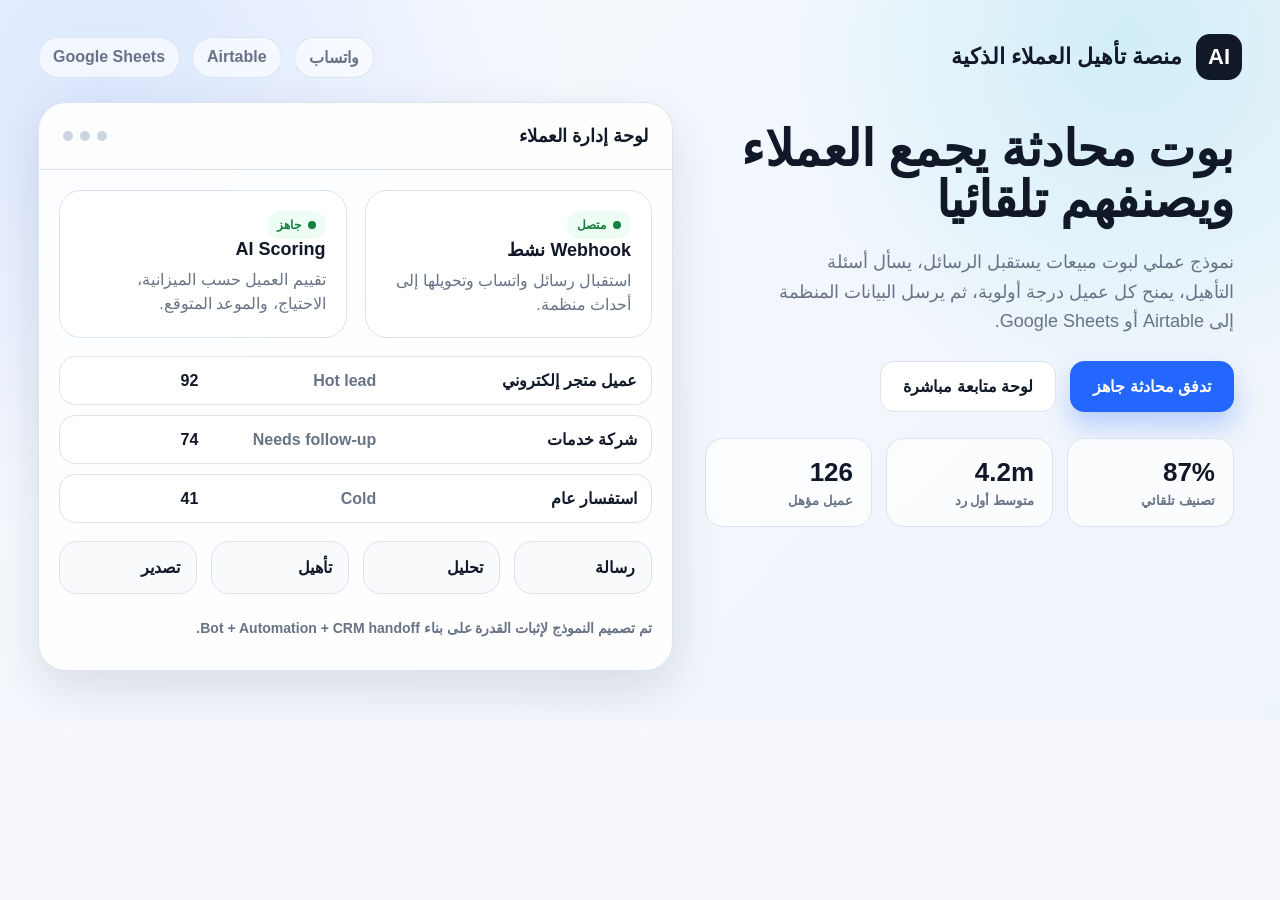
==== ai-leads-dashboard.html @ c8183d87 "Add public Mostaql automation portfolio demos" ====
<!doctype html>
<html lang="ar" dir="rtl">
<head>
  <meta charset="utf-8">
  <meta name="viewport" content="width=device-width, initial-scale=1">
  <title>AI Lead Qualification Dashboard</title>
  <link rel="stylesheet" href="./shared.css">
</head>
<body>
  <main class="frame rtl">
    <header class="topbar">
      <div class="brand"><div class="mark">AI</div><span>منصة تأهيل العملاء الذكية</span></div>
      <nav class="nav"><span>واتساب</span><span>Airtable</span><span>Google Sheets</span></nav>
    </header>
    <section class="hero">
      <div class="copy">
        <h1>بوت محادثة يجمع العملاء ويصنفهم تلقائيا</h1>
        <p>نموذج عملي لبوت مبيعات يستقبل الرسائل، يسأل أسئلة التأهيل، يمنح كل عميل درجة أولوية، ثم يرسل البيانات المنظمة إلى Airtable أو Google Sheets.</p>
        <div class="actions">
          <div class="button primary">تدفق محادثة جاهز</div>
          <div class="button">لوحة متابعة مباشرة</div>
        </div>
        <div class="metrics">
          <div class="metric"><strong>87%</strong><span>تصنيف تلقائي</span></div>
          <div class="metric"><strong>4.2m</strong><span>متوسط أول رد</span></div>
          <div class="metric"><strong>126</strong><span>عميل مؤهل</span></div>
        </div>
      </div>
      <div class="panel">
        <div class="panel-head"><div class="panel-title">لوحة إدارة العملاء</div><div class="dots"><i></i><i></i><i></i></div></div>
        <div class="panel-body">
          <div class="grid-2">
            <div class="card"><span class="status">متصل</span><h3>Webhook نشط</h3><p>استقبال رسائل واتساب وتحويلها إلى أحداث منظمة.</p></div>
            <div class="card"><span class="status">جاهز</span><h3>AI Scoring</h3><p>تقييم العميل حسب الميزانية، الاحتياج، والموعد المتوقع.</p></div>
          </div>
          <div class="table" style="margin-top:18px">
            <div class="row"><strong>عميل متجر إلكتروني</strong><span>Hot lead</span><b>92</b></div>
            <div class="row"><strong>شركة خدمات</strong><span>Needs follow-up</span><b>74</b></div>
            <div class="row"><strong>استفسار عام</strong><span>Cold</span><b>41</b></div>
          </div>
          <div class="flow">
            <div>رسالة</div><div>تحليل</div><div>تأهيل</div><div>تصدير</div>
          </div>
          <p class="footer-note">تم تصميم النموذج لإثبات القدرة على بناء Bot + Automation + CRM handoff.</p>
        </div>
      </div>
    </section>
  </main>
</body>
</html>
---- shared.css ----
:root {
  --bg: #f6f8fb;
  --ink: #111827;
  --muted: #687386;
  --line: #dbe3ee;
  --panel: #ffffff;
  --blue: #2367ff;
  --cyan: #13b8d6;
  --green: #16a34a;
  --orange: #f97316;
  --shadow: 0 18px 50px rgba(15, 23, 42, 0.12);
}

* {
  box-sizing: border-box;
}

body {
  margin: 0;
  min-height: 100vh;
  background: var(--bg);
  color: var(--ink);
  font-family: "Inter", "Segoe UI", Tahoma, Arial, sans-serif;
  overflow-x: hidden;
  overflow-y: auto;
}

.frame {
  width: min(1280px, 100%);
  min-height: 720px;
  margin: 0 auto;
  padding: 34px 38px;
  background:
    radial-gradient(circle at 8% 12%, rgba(35, 103, 255, 0.13), transparent 34%),
    radial-gradient(circle at 88% 5%, rgba(19, 184, 214, 0.15), transparent 28%),
    linear-gradient(135deg, #f8fbff 0%, #eef4fb 100%);
}

.topbar {
  display: flex;
  align-items: center;
  justify-content: space-between;
  margin-bottom: 22px;
}

.brand {
  display: flex;
  gap: 14px;
  align-items: center;
  font-weight: 800;
  font-size: 22px;
}

.mark {
  display: grid;
  width: 46px;
  height: 46px;
  place-items: center;
  border-radius: 14px;
  background: #111827;
  color: #fff;
  font-weight: 900;
}

.nav {
  display: flex;
  gap: 12px;
  color: var(--muted);
  font-weight: 650;
}

.nav span {
  padding: 10px 14px;
  border: 1px solid rgba(219, 227, 238, 0.9);
  border-radius: 999px;
  background: rgba(255, 255, 255, 0.6);
}

.hero {
  display: grid;
  grid-template-columns: 0.92fr 1.08fr;
  gap: 28px;
  align-items: stretch;
}

.copy {
  padding: 22px 8px 0 4px;
}

.copy h1 {
  margin: 0;
  font-size: 50px;
  line-height: 1.02;
  letter-spacing: -0.5px;
}

.copy p {
  width: 88%;
  margin: 22px 0 0;
  color: var(--muted);
  font-size: 18px;
  line-height: 1.65;
}

.actions {
  display: flex;
  gap: 14px;
  margin-top: 24px;
}

.button {
  padding: 15px 22px;
  border-radius: 14px;
  font-weight: 800;
  border: 1px solid var(--line);
  background: #fff;
}

.button.primary {
  background: var(--blue);
  color: #fff;
  border-color: var(--blue);
  box-shadow: 0 14px 26px rgba(35, 103, 255, 0.28);
}

.metrics {
  display: grid;
  grid-template-columns: repeat(3, 1fr);
  gap: 14px;
  margin-top: 26px;
}

.metric {
  padding: 18px;
  border: 1px solid var(--line);
  border-radius: 18px;
  background: rgba(255, 255, 255, 0.72);
}

.metric strong {
  display: block;
  font-size: 26px;
}

.metric span {
  display: block;
  margin-top: 5px;
  color: var(--muted);
  font-size: 13px;
  font-weight: 700;
}

.panel {
  border: 1px solid var(--line);
  border-radius: 28px;
  background: rgba(255, 255, 255, 0.92);
  box-shadow: var(--shadow);
  overflow: hidden;
}

.panel-head {
  display: flex;
  align-items: center;
  justify-content: space-between;
  padding: 22px 24px;
  border-bottom: 1px solid var(--line);
}

.panel-title {
  font-size: 18px;
  font-weight: 850;
}

.dots {
  display: flex;
  gap: 7px;
}

.dots i {
  width: 10px;
  height: 10px;
  border-radius: 50%;
  background: #cbd5e1;
}

.panel-body {
  padding: 20px;
}

.grid-2 {
  display: grid;
  grid-template-columns: 1fr 1fr;
  gap: 18px;
}

.card {
  border: 1px solid var(--line);
  border-radius: 22px;
  background: #fff;
  padding: 20px;
}

.card h3 {
  margin: 0 0 8px;
  font-size: 18px;
}

.card p {
  margin: 0;
  color: var(--muted);
  line-height: 1.5;
}

.status {
  display: inline-flex;
  align-items: center;
  gap: 7px;
  padding: 7px 10px;
  border-radius: 999px;
  background: #eefdf4;
  color: #15803d;
  font-weight: 800;
  font-size: 12px;
}

.status::before {
  content: "";
  width: 8px;
  height: 8px;
  border-radius: 50%;
  background: currentColor;
}

.table {
  display: grid;
  gap: 10px;
}

.row {
  display: grid;
  grid-template-columns: 1.2fr 0.8fr 0.6fr;
  gap: 12px;
  align-items: center;
  padding: 14px;
  border: 1px solid var(--line);
  border-radius: 16px;
  background: #fff;
  font-weight: 700;
}

.row span {
  color: var(--muted);
  font-weight: 650;
}

.phone {
  width: 260px;
  min-height: 510px;
  margin: 0 auto;
  padding: 18px;
  border-radius: 42px;
  background: #0f172a;
  box-shadow: 0 24px 48px rgba(15, 23, 42, 0.25);
}

.screen {
  height: 472px;
  border-radius: 30px;
  background: #fff;
  overflow: hidden;
}

.product-art {
  height: 145px;
  border-radius: 22px;
  background:
    linear-gradient(135deg, rgba(17, 24, 39, 0.05), rgba(35, 103, 255, 0.12)),
    radial-gradient(circle at 58% 43%, #d7dde8 0 16px, #111827 17px 28px, transparent 29px),
    radial-gradient(circle at 50% 43%, #f8fafc 0 42px, #111827 43px 48px, transparent 49px),
    linear-gradient(90deg, transparent 0 41%, #111827 42% 47%, transparent 48% 52%, #111827 53% 58%, transparent 59%);
}

.bars {
  display: flex;
  align-items: end;
  gap: 14px;
  height: 118px;
}

.bars div {
  flex: 1;
  border-radius: 12px 12px 4px 4px;
  background: linear-gradient(180deg, var(--blue), var(--cyan));
}

.flow {
  display: grid;
  grid-template-columns: repeat(4, 1fr);
  gap: 14px;
  margin-top: 18px;
}

.flow div {
  padding: 16px;
  border-radius: 18px;
  background: #f8fafc;
  border: 1px solid var(--line);
  font-weight: 800;
}

.rtl {
  direction: rtl;
  text-align: right;
  font-family: "Noto Kufi Arabic", "Segoe UI", Tahoma, Arial, sans-serif;
}

.footer-note {
  margin-top: 26px;
  color: var(--muted);
  font-size: 14px;
  font-weight: 700;
}

.hub {
  width: min(1180px, calc(100% - 32px));
  min-height: auto;
  padding: 34px 0 56px;
  background: none;
}

.hub-hero {
  display: grid;
  grid-template-columns: 1fr auto;
  gap: 28px;
  align-items: end;
  padding: 36px;
  border: 1px solid var(--line);
  border-radius: 28px;
  background:
    radial-gradient(circle at 12% 18%, rgba(35, 103, 255, 0.14), transparent 34%),
    linear-gradient(135deg, #ffffff 0%, #eef5ff 100%);
  box-shadow: var(--shadow);
}

.hub-hero h1 {
  margin: 0;
  font-size: 44px;
  line-height: 1.12;
}

.hub-hero p {
  max-width: 760px;
  margin: 18px 0 0;
  color: var(--muted);
  font-size: 18px;
  line-height: 1.75;
}

.hub-meta {
  display: grid;
  gap: 10px;
  min-width: 230px;
}

.hub-meta span {
  padding: 12px 14px;
  border: 1px solid var(--line);
  border-radius: 14px;
  background: rgba(255, 255, 255, 0.72);
  font-weight: 800;
}

.demo-grid {
  display: grid;
  grid-template-columns: repeat(2, minmax(0, 1fr));
  gap: 18px;
  margin-top: 22px;
}

.demo-card {
  display: flex;
  min-height: 280px;
  flex-direction: column;
  justify-content: space-between;
  padding: 24px;
  border: 1px solid var(--line);
  border-radius: 24px;
  background: rgba(255, 255, 255, 0.92);
  box-shadow: 0 14px 32px rgba(15, 23, 42, 0.08);
}

.demo-card h2 {
  margin: 0;
  font-size: 24px;
  line-height: 1.35;
}

.demo-card p {
  margin: 12px 0 0;
  color: var(--muted);
  line-height: 1.75;
}

.demo-card ul {
  display: grid;
  gap: 8px;
  margin: 16px 0 0;
  padding: 0 20px 0 0;
  color: #334155;
  line-height: 1.6;
}

.demo-actions {
  display: flex;
  flex-wrap: wrap;
  gap: 10px;
  margin-top: 22px;
}

.demo-actions a {
  display: inline-flex;
  align-items: center;
  justify-content: center;
  min-height: 42px;
  padding: 10px 14px;
  border: 1px solid var(--line);
  border-radius: 12px;
  background: #fff;
  color: var(--ink);
  font-weight: 850;
  text-decoration: none;
}

.demo-actions a:first-child {
  background: var(--blue);
  border-color: var(--blue);
  color: #fff;
}

@media (max-width: 900px) {
  .frame {
    min-height: auto;
    padding: 22px 18px;
  }

  .topbar,
  .hub-hero {
    grid-template-columns: 1fr;
  }

  .topbar {
    align-items: flex-start;
    gap: 16px;
  }

  .nav {
    flex-wrap: wrap;
  }

  .hero,
  .demo-grid {
    grid-template-columns: 1fr;
  }

  .copy h1,
  .hub-hero h1 {
    font-size: 34px;
    letter-spacing: 0;
  }

  .copy p {
    width: 100%;
  }

  .metrics,
  .grid-2,
  .flow {
    grid-template-columns: 1fr;
  }

  .row {
    grid-template-columns: 1fr;
  }

  .panel {
    border-radius: 22px;
  }
}
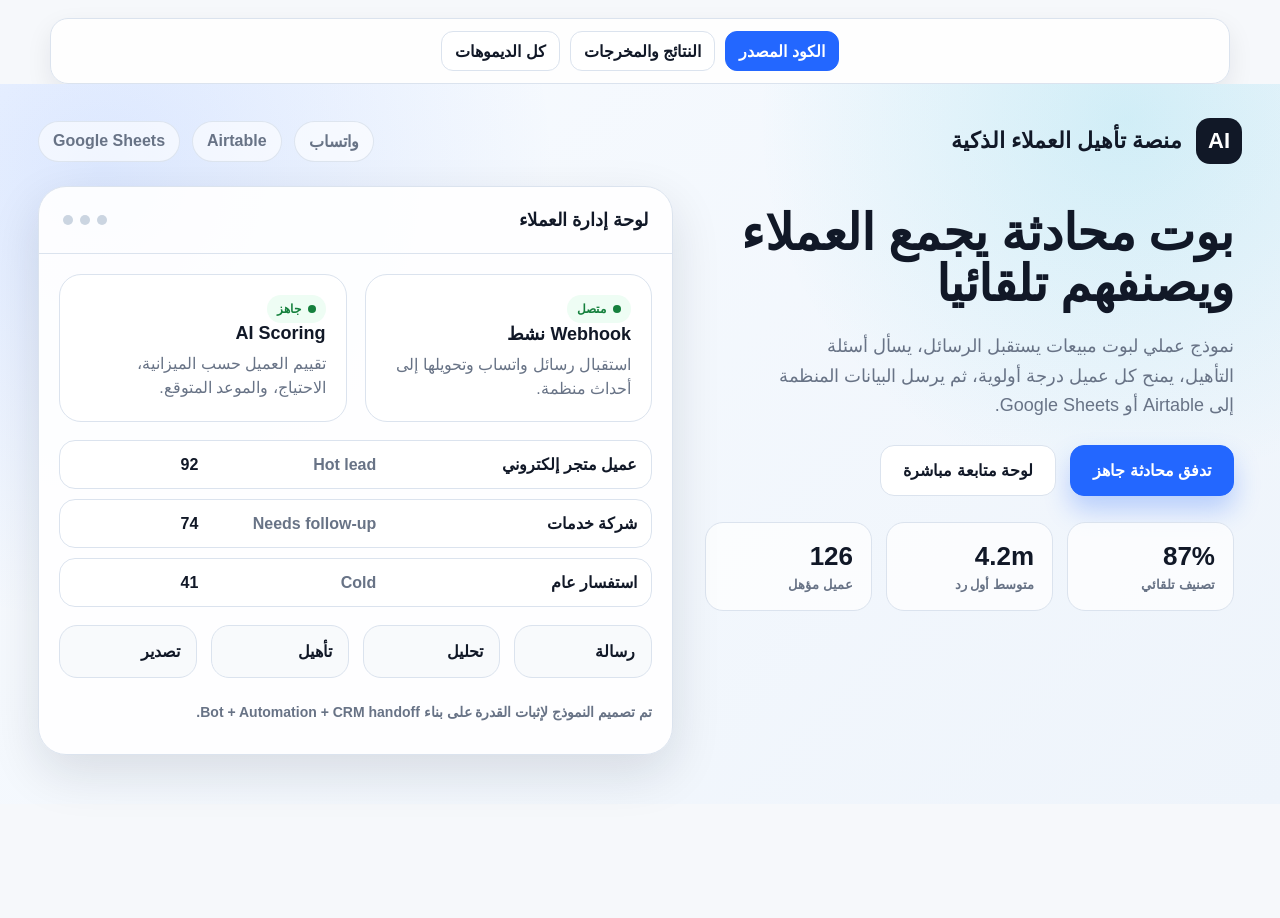
==== commit 22316714: "Show proof links inside demo pages" ====
--- a/ai-leads-dashboard.html
+++ b/ai-leads-dashboard.html
@@ -5,6 +5,7 @@
   <meta name="viewport" content="width=device-width, initial-scale=1">
   <title>AI Lead Qualification Dashboard</title>
   <link rel="stylesheet" href="./shared.css">
+  <script src="./proof-links.js" defer></script>
 </head>
 <body>
   <main class="frame rtl">
--- a/shared.css
+++ b/shared.css
@@ -43,6 +43,40 @@
   margin-bottom: 22px;
 }
 
+.proof-strip {
+  display: flex;
+  width: min(1180px, calc(100% - 32px));
+  margin: 18px auto 0;
+  padding: 12px;
+  gap: 10px;
+  justify-content: center;
+  flex-wrap: wrap;
+  border: 1px solid var(--line);
+  border-radius: 18px;
+  background: rgba(255, 255, 255, 0.86);
+  box-shadow: 0 10px 26px rgba(15, 23, 42, 0.08);
+}
+
+.proof-strip a {
+  display: inline-flex;
+  align-items: center;
+  justify-content: center;
+  min-height: 40px;
+  padding: 9px 13px;
+  border: 1px solid var(--line);
+  border-radius: 12px;
+  background: #fff;
+  color: var(--ink);
+  font-weight: 850;
+  text-decoration: none;
+}
+
+.proof-strip a:first-child {
+  background: var(--blue);
+  border-color: var(--blue);
+  color: #fff;
+}
+
 .brand {
   display: flex;
   gap: 14px;
@@ -453,6 +487,14 @@
     gap: 16px;
   }
 
+  .proof-strip {
+    justify-content: stretch;
+  }
+
+  .proof-strip a {
+    flex: 1 1 140px;
+  }
+
   .nav {
     flex-wrap: wrap;
   }
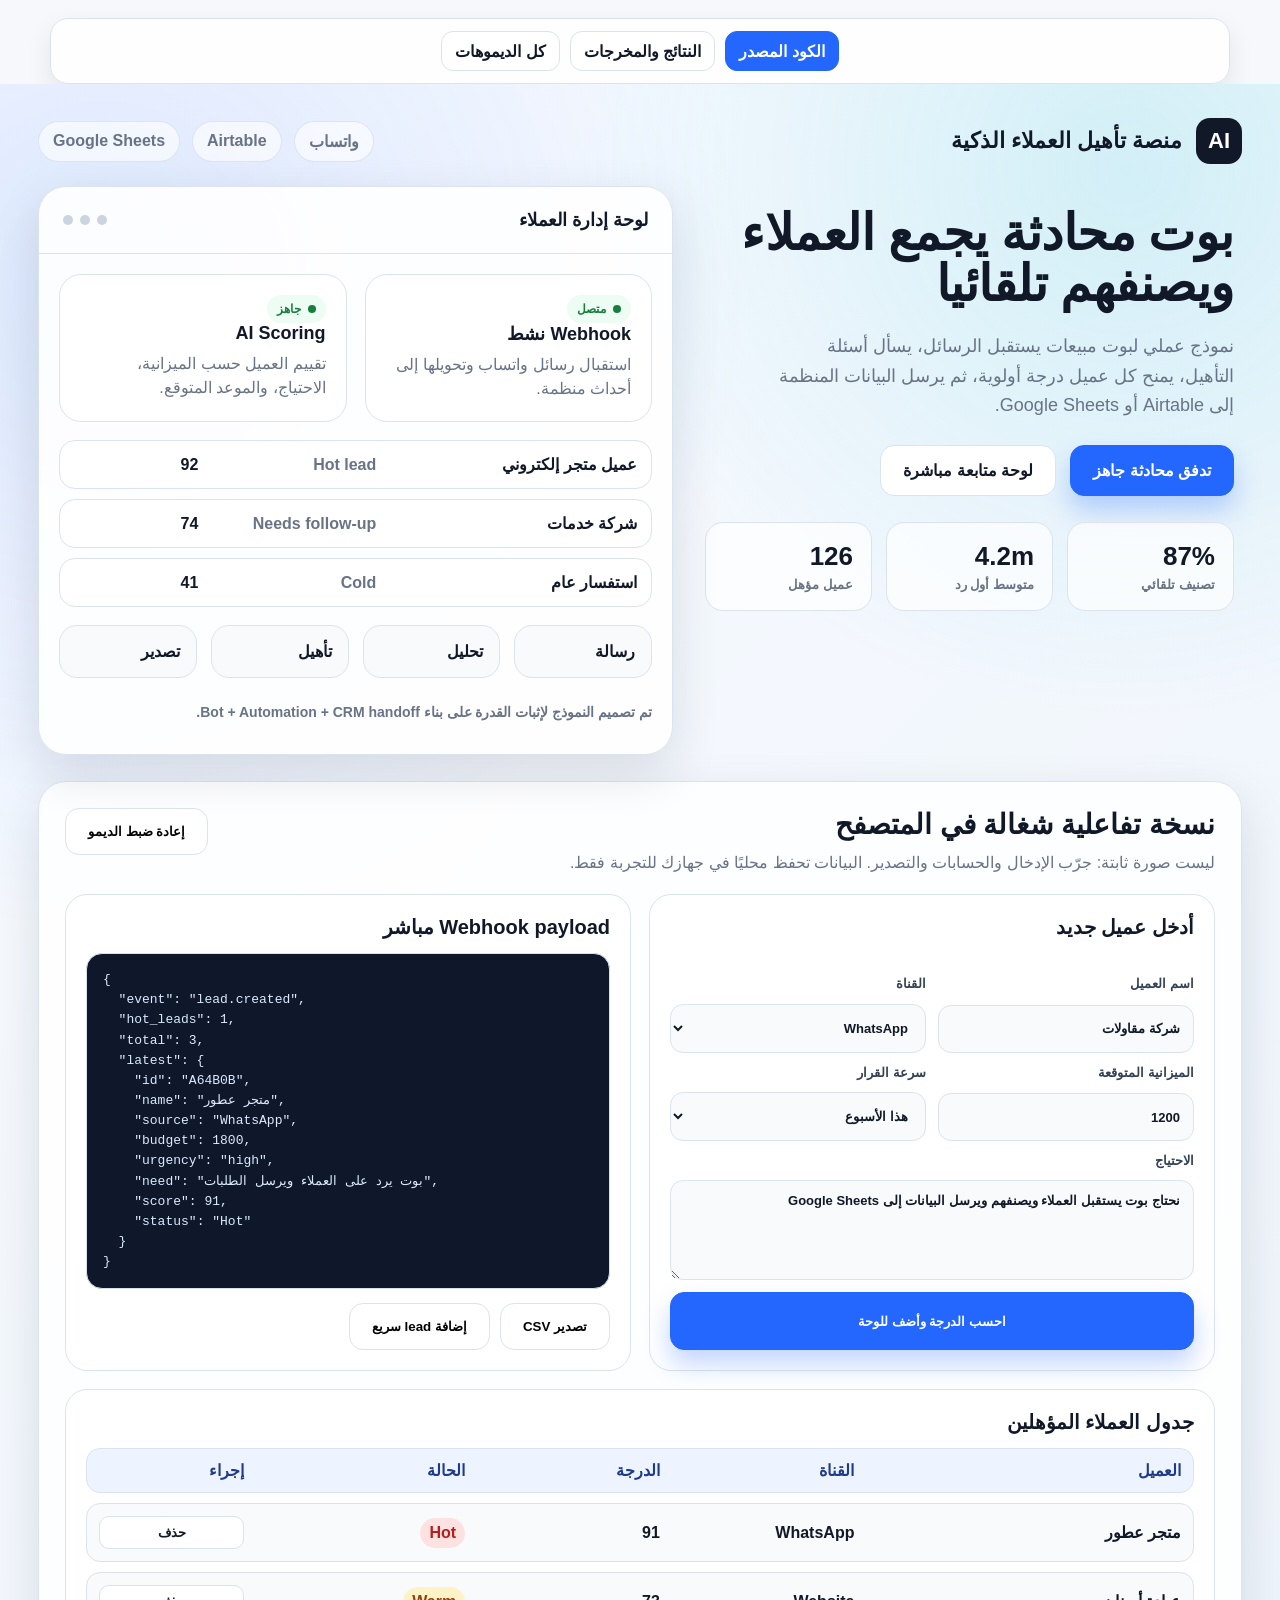
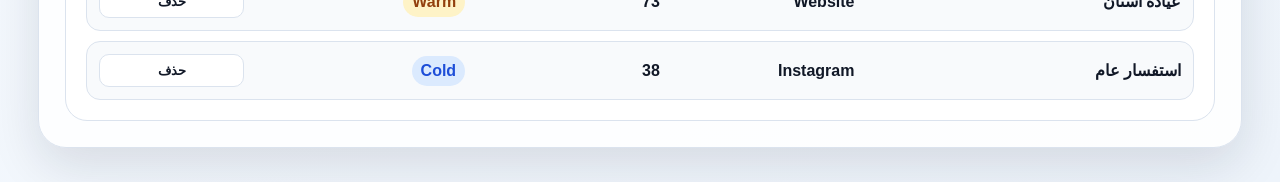
==== commit 06aae4d4: "Make portfolio demos interactive" ====
--- a/ai-leads-dashboard.html
+++ b/ai-leads-dashboard.html
@@ -4,8 +4,10 @@
   <meta charset="utf-8">
   <meta name="viewport" content="width=device-width, initial-scale=1">
   <title>AI Lead Qualification Dashboard</title>
+  <link rel="icon" href="./favicon.svg" type="image/svg+xml">
   <link rel="stylesheet" href="./shared.css">
   <script src="./proof-links.js" defer></script>
+  <script src="./portfolio-app.js" defer></script>
 </head>
 <body>
   <main class="frame rtl">
--- a/shared.css
+++ b/shared.css
@@ -471,6 +471,219 @@
   color: #fff;
 }
 
+.workspace {
+  margin-top: 26px;
+  padding: 26px;
+  border: 1px solid var(--line);
+  border-radius: 28px;
+  background: rgba(255, 255, 255, 0.88);
+  box-shadow: var(--shadow);
+}
+
+.workspace-head {
+  display: flex;
+  align-items: start;
+  justify-content: space-between;
+  gap: 18px;
+  margin-bottom: 18px;
+}
+
+.workspace-head h2 {
+  margin: 0;
+  font-size: 28px;
+}
+
+.workspace-head p {
+  margin: 8px 0 0;
+  color: var(--muted);
+  line-height: 1.7;
+}
+
+.tool-grid {
+  display: grid;
+  grid-template-columns: repeat(2, minmax(0, 1fr));
+  gap: 18px;
+  margin-bottom: 18px;
+}
+
+.tool-card {
+  padding: 20px;
+  border: 1px solid var(--line);
+  border-radius: 22px;
+  background: #fff;
+}
+
+.tool-card h3 {
+  margin: 0 0 14px;
+  font-size: 20px;
+}
+
+.form-grid {
+  display: grid;
+  grid-template-columns: repeat(2, minmax(0, 1fr));
+  gap: 12px;
+}
+
+.form-grid h3,
+.form-grid .span-2 {
+  grid-column: 1 / -1;
+}
+
+label {
+  display: grid;
+  gap: 7px;
+  color: #334155;
+  font-size: 13px;
+  font-weight: 850;
+}
+
+input,
+select,
+textarea {
+  width: 100%;
+  border: 1px solid var(--line);
+  border-radius: 13px;
+  background: #f8fafc;
+  color: var(--ink);
+  padding: 12px 13px;
+  font: inherit;
+  font-weight: 650;
+}
+
+textarea {
+  min-height: 94px;
+  resize: vertical;
+}
+
+button,
+.button {
+  cursor: pointer;
+}
+
+button:disabled {
+  cursor: not-allowed;
+  opacity: 0.55;
+}
+
+.toolbar {
+  display: flex;
+  flex-wrap: wrap;
+  gap: 10px;
+  margin-top: 14px;
+}
+
+.console {
+  min-height: 176px;
+  max-height: 340px;
+  overflow: auto;
+  margin: 0;
+  padding: 16px;
+  direction: ltr;
+  text-align: left;
+  border: 1px solid #d7e0ec;
+  border-radius: 16px;
+  background: #0f172a;
+  color: #dbeafe;
+  font-family: "Cascadia Mono", "SFMono-Regular", Consolas, monospace;
+  font-size: 13px;
+  line-height: 1.55;
+  white-space: pre-wrap;
+}
+
+.mini-table {
+  display: grid;
+  gap: 10px;
+}
+
+.mini-row {
+  display: grid;
+  grid-template-columns: 1.2fr 0.7fr 0.7fr 0.8fr 0.55fr;
+  gap: 10px;
+  align-items: center;
+  padding: 12px;
+  border: 1px solid var(--line);
+  border-radius: 14px;
+  background: #f8fafc;
+  font-weight: 750;
+}
+
+.mini-row.mini-head {
+  background: #eef4ff;
+  color: #1e3a8a;
+}
+
+.mini-row small {
+  display: block;
+  margin-top: 3px;
+  color: var(--muted);
+}
+
+.mini-btn {
+  border: 1px solid var(--line);
+  border-radius: 10px;
+  background: #fff;
+  padding: 8px 10px;
+  color: var(--ink);
+  font-weight: 850;
+}
+
+.pill {
+  display: inline-flex;
+  width: fit-content;
+  padding: 6px 9px;
+  border-radius: 999px;
+  background: #e2e8f0;
+  color: #334155;
+  font-weight: 900;
+}
+
+.pill.hot {
+  background: #fee2e2;
+  color: #b91c1c;
+}
+
+.pill.warm {
+  background: #fef3c7;
+  color: #92400e;
+}
+
+.pill.cold {
+  background: #dbeafe;
+  color: #1d4ed8;
+}
+
+.product-grid {
+  display: grid;
+  grid-template-columns: repeat(3, minmax(0, 1fr));
+  gap: 14px;
+}
+
+.product-card {
+  padding: 16px;
+  border: 1px solid var(--line);
+  border-radius: 18px;
+  background: #f8fafc;
+}
+
+.product-card h4 {
+  margin: 12px 0 6px;
+  font-size: 18px;
+}
+
+.product-card p {
+  margin: 0 0 12px;
+  color: var(--muted);
+  font-weight: 750;
+}
+
+.watch-face {
+  height: 112px;
+  border-radius: 18px;
+  background:
+    radial-gradient(circle at 50% 50%, #f8fafc 0 30px, #111827 31px 36px, transparent 37px),
+    linear-gradient(135deg, rgba(35, 103, 255, 0.16), rgba(19, 184, 214, 0.16));
+}
+
 @media (max-width: 900px) {
   .frame {
     min-height: auto;
@@ -500,8 +713,14 @@
   }
 
   .hero,
-  .demo-grid {
+  .demo-grid,
+  .tool-grid,
+  .product-grid {
     grid-template-columns: 1fr;
+  }
+
+  .workspace-head {
+    display: grid;
   }
 
   .copy h1,
@@ -520,7 +739,8 @@
     grid-template-columns: 1fr;
   }
 
-  .row {
+  .row,
+  .mini-row {
     grid-template-columns: 1fr;
   }
 
